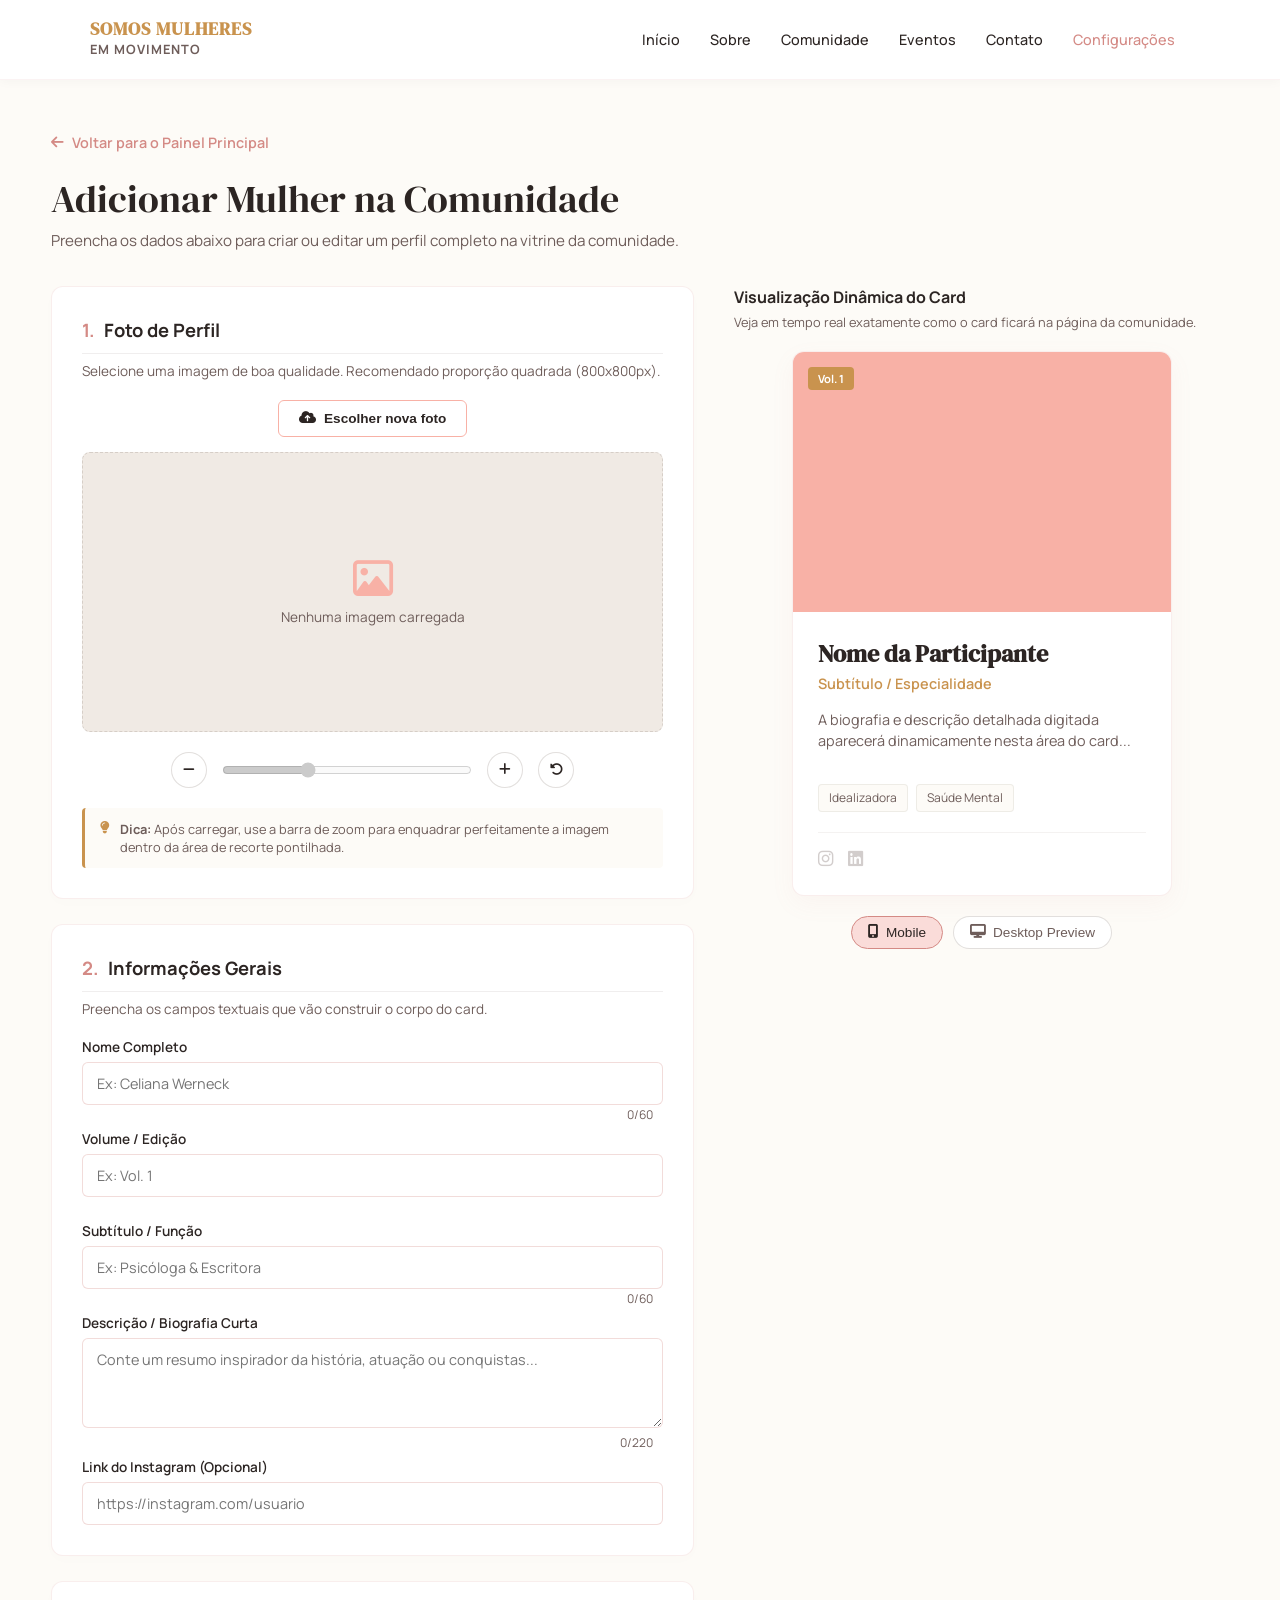
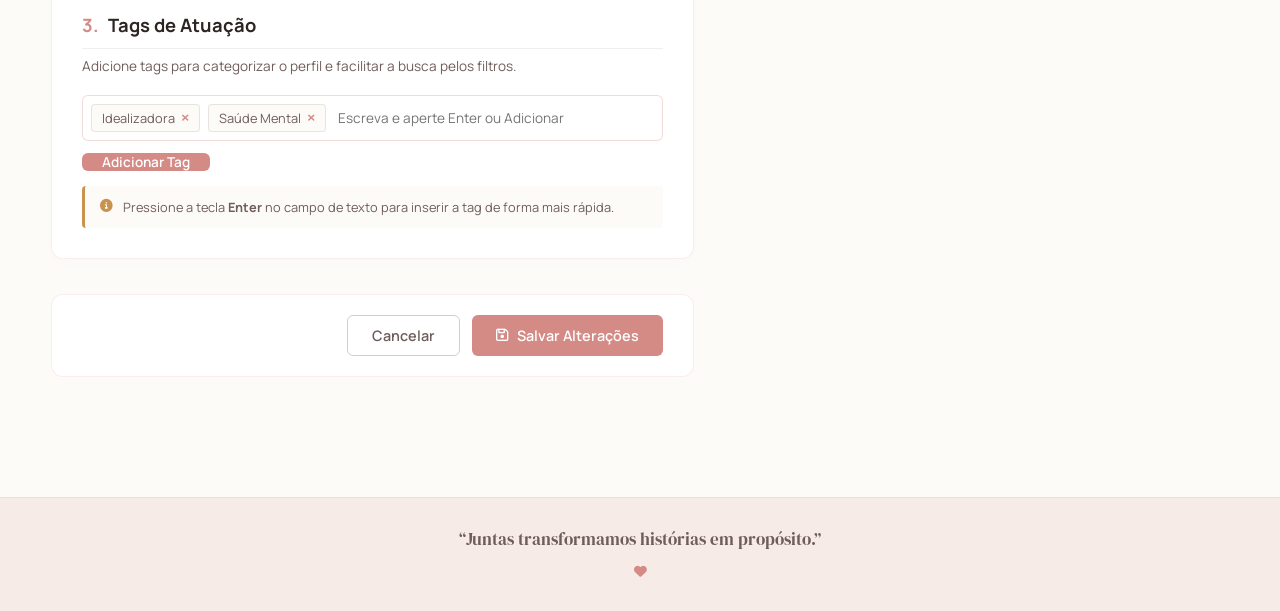
==== addEdt.html @ 9e721e4c "Add files via upload" ====
<!DOCTYPE html>
<html lang="pt-BR">
<head>
  <meta charset="UTF-8">
  <meta name="viewport" content="width=device-width, initial-scale=1.0, maximum-scale=1.0, user-scalable=no, viewport-fit=cover">
  <title>Somos Mulheres em Movimento - Gerenciar Comunidade</title>
  
  <!-- Fontes Uniformes da Comunidade -->
  <link rel="preconnect" href="https://fonts.googleapis.com">
  <link rel="preconnect" href="https://fonts.gstatic.com" crossorigin>
  <link href="https://fonts.googleapis.com/css2?family=DM+Serif+Display&family=Manrope:wght@300;400;500;600;700&display=swap" rel="stylesheet">
    
  <!-- Font Awesome para os ícones -->
  <link rel="stylesheet" href="https://cdnjs.cloudflare.com/ajax/libs/font-awesome/6.4.0/css/all.min.css">

  <style>
    /* ==========================================
       VARIÁVEIS DE CORES E FONTES (IGUAL À COMUNIDADE)
       ========================================== */
    :root {
      --fonte-titulo: 'DM Serif Display', serif;
      --fonte-corpo: 'Manrope', sans-serif;

      --bg-creme: #FDFBF7;
      --branco: #FFFFFF;
      --texto-escuro: #2C2523;
      --texto-suave: #6E5D5A;
      --rosa-suave: #FADCD9;
      --rosa-claro: #F8B1A6;
      --rosa-escuro: #D48A85;
      --dourado: #c9934e;
    }

    * {
      box-sizing: border-box;
      margin: 0;
      padding: 0;
    }

    html, body {
      width: 100%;
      overflow-x: hidden;
    }

    body {
      font-family: var(--fonte-corpo);
      background-color: var(--bg-creme);
      color: var(--texto-escuro);
      min-height: 100vh;
      display: flex;
      flex-direction: column;
      justify-content: space-between;
      position: relative;
    }

    /* ==========================================
       NAVBAR (Exatamente igual ao Index/Comunidade)
       ========================================== */
    .navbar {
        position: fixed; 
        top: 0;
        left: 0;
        width: 100%; 
        display: flex;
        justify-content: space-between;
        align-items: center;
        padding: 20px 7%;
        background-color: var(--branco);
        border-bottom: 1px solid rgba(212, 138, 133, 0.1);
        z-index: 1000; 
        box-shadow: 0 2px 10px rgba(0, 0, 0, 0.03); 
    }

    .logo {
        font-family: var(--fonte-titulo);
        font-size: 1.1rem;
        font-weight: bold;
        color: var(--dourado);
        line-height: 1.1;
        letter-spacing: 1px;
    }
    
    .logo span {
        font-size: 0.8rem;
        font-family: var(--fonte-corpo);
        color: var(--texto-suave);
    }

    .nav-links {
        display: flex;
        align-items: center;
    }

    .nav-links a {
        font-family: var(--fonte-corpo);
        color: var(--texto-escuro);
        margin: 0 15px;
        font-size: 0.9rem;
        font-weight: 500;
        text-decoration: none;
        transition: all 0.3s ease;
    }
    
    .nav-links a:hover, .nav-links a.active { 
        color: var(--rosa-escuro); 
    }

    .menu-toggle, .hamburger, .nav-buttons-mobile {
        display: none;
    }

    /* ==========================================
       CONTEÚDO PRINCIPAL (LAYOUT DO GERENCIADOR)
       ========================================== */
    main {
      max-width: 1300px;
      margin: 110px auto 40px auto;
      padding: 20px 4%;
      width: 100%;
      flex-grow: 1;
    }

    .back-link {
      display: inline-flex;
      align-items: center;
      gap: 8px;
      color: var(--rosa-escuro);
      text-decoration: none;
      font-size: 0.9rem;
      font-weight: 600;
      margin-bottom: 20px;
      transition: color 0.2s;
    }
    .back-link:hover {
      color: var(--dourado);
    }

    .page-title-area {
      margin-bottom: 35px;
    }
    .page-title-area h1 {
      font-family: var(--fonte-titulo);
      font-size: 2.4rem;
      color: var(--texto-escuro);
      font-weight: 400;
      margin-bottom: 5px;
    }
    .page-title-area p {
      color: var(--texto-suave);
      font-size: 0.95rem;
    }

    /* Container de Grid Dois Lados (Formulário + Preview) */
    .manager-layout {
      display: grid;
      grid-template-columns: 1.3fr 1fr;
      gap: 40px;
      align-items: start;
    }

    .form-side {
      display: flex;
      flex-direction: column;
      gap: 25px;
    }

    .setup-card {
      background-color: var(--branco);
      border-radius: 12px;
      border: 1px solid rgba(212, 138, 133, 0.15);
      padding: 30px;
      box-shadow: 0 4px 15px rgba(0,0,0,0.01);
    }

    .setup-card h2 {
      font-size: 1.15rem;
      font-weight: 700;
      color: var(--texto-escuro);
      margin-bottom: 8px;
      border-bottom: 1px solid rgba(110, 93, 90, 0.1);
      padding-bottom: 10px;
    }
    .setup-card h2 span {
      color: var(--rosa-escuro);
      margin-right: 5px;
    }

    .setup-card .card-subtitle {
      font-size: 0.85rem;
      color: var(--texto-suave);
      margin-bottom: 20px;
    }

    /* Componente de Upload de Foto e Zoom */
    .upload-container {
      display: flex;
      flex-direction: column;
      align-items: center;
      gap: 15px;
    }
    .upload-btn-wrapper {
      position: relative;
      overflow: hidden;
      display: inline-block;
    }
    .btn-upload {
      border: 1px solid var(--rosa-claro);
      color: var(--texto-escuro);
      background-color: var(--branco);
      padding: 10px 20px;
      border-radius: 6px;
      font-size: 0.85rem;
      font-weight: 600;
      cursor: pointer;
      display: inline-flex;
      align-items: center;
      gap: 8px;
      transition: all 0.2s;
    }
    .btn-upload:hover {
      background-color: var(--rosa-suave);
      border-color: var(--rosa-escuro);
    }
    .upload-btn-wrapper input[type=file] {
      font-size: 100px;
      position: absolute;
      left: 0;
      top: 0;
      opacity: 0;
      cursor: pointer;
    }

    .crop-box {
      width: 100%;
      height: 280px;
      background-color: #f0eae4;
      border-radius: 8px;
      overflow: hidden;
      display: flex;
      align-items: center;
      justify-content: center;
      position: relative;
      border: 1px dashed rgba(112, 95, 85, 0.2);
    }
    .crop-preview-img {
      max-height: 100%;
      max-width: 100%;
      object-fit: contain;
      transition: transform 0.1s ease;
      transform: scale(1);
    }
    .crop-overlay {
      position: absolute;
      border: 2px dashed var(--branco);
      box-shadow: 0 0 0 9999px rgba(0, 0, 0, 0.4);
      width: 200px;
      height: 200px;
      pointer-events: none;
      display: flex;
      align-items: center;
      justify-content: center;
    }
    .crop-overlay::after {
      content: "↕ ↔";
      color: var(--branco);
      font-size: 1.2rem;
      text-shadow: 0 1px 4px rgba(0,0,0,0.6);
      opacity: 0.7;
    }

    .crop-controls {
      display: flex;
      align-items: center;
      gap: 15px;
      width: 100%;
      justify-content: center;
      margin-top: 5px;
    }
    .btn-circle {
      width: 36px;
      height: 36px;
      border-radius: 50%;
      border: 1px solid rgba(112, 95, 85, 0.2);
      background: var(--branco);
      cursor: pointer;
      display: flex;
      align-items: center;
      justify-content: center;
      color: var(--texto-escuro);
      transition: all 0.2s;
    }
    .btn-circle:hover {
      background-color: var(--bg-creme);
      border-color: var(--rosa-escuro);
      color: var(--rosa-escuro);
    }
    .zoom-slider {
      flex-grow: 1;
      max-width: 250px;
      accent-color: var(--rosa-escuro);
    }

    .tip-box {
      background-color: var(--bg-creme);
      border-left: 3px solid var(--dourado);
      padding: 12px 15px;
      border-radius: 4px;
      font-size: 0.8rem;
      color: var(--texto-suave);
      display: flex;
      gap: 10px;
      align-items: flex-start;
      margin-top: 5px;
      width: 100%;
    }
    .tip-box i {
      color: var(--dourado);
      margin-top: 2px;
    }

    /* Inputs e Campos do Formulário */
    .form-group {
      margin-bottom: 20px;
      position: relative;
    }
    .form-group:last-child {
      margin-bottom: 0;
    }
    .form-group label {
      display: block;
      font-size: 0.85rem;
      font-weight: 600;
      color: var(--texto-escuro);
      margin-bottom: 6px;
    }
    .input-control {
      width: 100%;
      padding: 11px 14px;
      border: 1px solid rgba(212, 138, 133, 0.3);
      border-radius: 6px;
      font-family: var(--fonte-corpo);
      font-size: 0.9rem;
      color: var(--texto-escuro);
      background-color: var(--branco);
      transition: all 0.2s;
    }
    .input-control:focus {
      outline: none;
      border-color: var(--rosa-escuro);
      box-shadow: 0 0 0 3px rgba(212, 138, 133, 0.15);
    }
    .char-count {
      position: absolute;
      right: 10px;
      bottom: -18px;
      font-size: 0.75rem;
      color: var(--texto-suave);
    }
    textarea.input-control {
      resize: vertical;
      min-height: 90px;
    }

    /* Tags Input Area */
    .tags-input-container {
      display: flex;
      flex-wrap: wrap;
      gap: 8px;
      padding: 8px;
      border: 1px solid rgba(212, 138, 133, 0.3);
      border-radius: 6px;
      background-color: var(--branco);
      min-height: 44px;
      align-items: center;
      margin-bottom: 12px;
    }
    .tag-badge {
      display: inline-flex;
      align-items: center;
      gap: 6px;
      background-color: var(--bg-creme);
      color: var(--texto-suave);
      border: 1px solid rgba(112, 95, 85, 0.15);
      padding: 4px 10px;
      border-radius: 4px;
      font-size: 0.8rem;
    }
    .tag-badge button {
      background: none;
      border: none;
      color: var(--rosa-escuro);
      cursor: pointer;
      font-weight: bold;
      font-size: 0.85rem;
      display: flex;
      align-items: center;
    }
    .tag-badge button:hover {
      color: red;
    }
    .tags-input-container input {
      border: none;
      outline: none;
      padding: 4px;
      flex-grow: 1;
      font-family: var(--fonte-corpo);
      font-size: 0.85rem;
      color: var(--texto-escuro);
      min-width: 120px;
    }
    .tag-append-row {
      display: flex;
      gap: 10px;
    }
    .btn-secondary {
      background-color: var(--rosa-escuro);
      color: var(--branco);
      border: none;
      padding: 0 20px;
      border-radius: 6px;
      font-family: var(--fonte-corpo);
      font-size: 0.85rem;
      font-weight: 600;
      cursor: pointer;
      transition: background-color 0.2s;
    }
    .btn-secondary:hover {
      background-color: #be7570;
    }

    /* Botões de Ação do Rodapé do Formulário */
    .action-row {
      display: flex;
      justify-content: space-between;
      align-items: center;
      background-color: var(--branco);
      padding: 20px 30px;
      border-radius: 12px;
      border: 1px solid rgba(212, 138, 133, 0.15);
      margin-top: 10px;
    }
    .left-actions {
      display: flex;
      gap: 12px;
    }
    .btn-action {
      padding: 10px 24px;
      border-radius: 6px;
      font-family: var(--fonte-corpo);
      font-size: 0.9rem;
      font-weight: 600;
      cursor: pointer;
      transition: all 0.2s;
      display: inline-flex;
      align-items: center;
      gap: 8px;
    }
    .btn-save {
      background-color: var(--rosa-escuro);
      color: var(--branco);
      border: none;
    }
    .btn-save:hover {
      background-color: #be7570;
      box-shadow: 0 4px 12px rgba(212, 138, 133, 0.25);
    }
    .btn-cancel {
      background-color: transparent;
      border: 1px solid rgba(112, 95, 85, 0.3);
      color: var(--texto-suave);
    }
    .btn-cancel:hover {
      background-color: var(--bg-creme);
      color: var(--texto-escuro);
    }
    .btn-delete {
      background-color: transparent;
      border: 1px solid #e06666;
      color: #cc0000;
    }
    .btn-delete:hover {
      background-color: #fff3f3;
    }

    /* LADO DO PREVIEW (DESIGN IGUAL AO CARD DA COMUNIDADE) */
    .preview-side {
      position: sticky;
      top: 100px;
    }
    .preview-header {
      font-size: 1rem;
      font-weight: 700;
      color: var(--texto-escuro);
      margin-bottom: 5px;
    }
    .preview-subtitle {
      font-size: 0.8rem;
      color: var(--texto-suave);
      margin-bottom: 20px;
    }

    /* Estrutura Exata do Card da Comunidade */
    .member-card-full {
      display: flex;
      flex-direction: column;
      background-color: var(--branco);
      border-radius: 12px;
      overflow: hidden;
      border: 1px solid rgba(212, 138, 133, 0.15);
      box-shadow: 0 8px 25px rgba(212, 138, 133, 0.06);
      width: 100%;
      max-width: 380px;
      margin: 0 auto;
      text-align: left;
    }

    .member-photo {
      background-color: var(--rosa-claro);
      background-size: cover;
      background-position: center;
      background-repeat: no-repeat;
      width: 100%;
      height: 260px; 
      position: relative;
      flex-shrink: 0;
      transition: background-image 0.2s;
    }

    .edition-badge {
      position: absolute;
      top: 15px;
      left: 15px;
      background-color: var(--dourado);
      color: var(--branco);
      font-size: 0.7rem;
      font-weight: bold;
      padding: 4px 10px;
      border-radius: 4px;
    }

    .member-details {
      padding: 25px;
      display: flex;
      flex-direction: column;
      flex-grow: 1;
      justify-content: space-between;
    }

    .member-meta h3 {
      font-family: var(--fonte-titulo);
      font-size: 1.5rem;
      color: var(--texto-escuro);
      margin-bottom: 4px;
      min-height: 30px;
    }

    .member-title {
      color: var(--dourado);
      font-size: 0.9rem;
      font-weight: 600;
      min-height: 20px;
    }

    .member-bio {
      font-size: 0.9rem;
      color: var(--texto-suave);
      margin: 15px 0;
      line-height: 1.5;
      min-height: 60px;
      word-break: break-word;
    }

    .member-tags {
      display: flex;
      flex-wrap: wrap;
      gap: 8px;
      margin-bottom: 20px;
      min-height: 28px;
    }

    .tag-span {
      background-color: var(--bg-creme);
      color: var(--texto-suave);
      font-size: 0.75rem;
      padding: 4px 10px;
      border-radius: 4px;
      border: 1px solid rgba(112, 95, 85, 0.1);
    }

    .member-socials {
      display: flex;
      align-items: center;
      gap: 15px;
      border-top: 1px solid rgba(112, 95, 85, 0.08);
      padding-top: 15px;
    }

    .member-socials i {
      font-size: 1.1rem;
      color: var(--texto-suave);
    }

    /* Comutadores de Visualização de Dispositivo */
    .view-toggle-row {
      display: flex;
      justify-content: center;
      gap: 10px;
      margin-top: 20px;
    }
    .btn-view-toggle {
      background-color: var(--branco);
      border: 1px solid rgba(112, 95, 85, 0.2);
      padding: 8px 16px;
      border-radius: 20px;
      cursor: pointer;
      font-size: 0.85rem;
      color: var(--texto-suave);
      display: flex;
      align-items: center;
      gap: 8px;
    }
    .btn-view-toggle.active {
      background-color: var(--rosa-suave);
      color: var(--texto-escuro);
      border-color: var(--rosa-escuro);
    }

    /* ==========================================
       FOOTER
       ========================================== */
    footer.footer {
      background-color: #f6ebe6;
      padding: 30px 20px;
      text-align: center;
      border-top: 1px solid rgba(212, 138, 133, 0.15);
      width: 100%;
      margin-top: 60px;
    }

    footer.footer p {
      font-family: var(--fonte-titulo);
      color: var(--texto-suave);
      font-size: 1.05rem;
      margin-bottom: 8px;
    }

    footer.footer .heart-icon {
      color: var(--rosa-escuro);
      font-size: 0.8rem;
    }

    /* ==========================================
       RESPONSIVIDADE
       ========================================== */
    @media (max-width: 1024px) {
        .navbar { padding: 20px 4%; }
        .nav-links a { margin: 0 8px; font-size: 0.85rem; }
        .manager-layout { grid-template-columns: 1.1fr 1fr; gap: 25px; }
    }

    @media (max-width: 880px) {
      .manager-layout { grid-template-columns: 1fr; }
      .preview-side { position: static; margin-top: 20px; }
      .member-card-full { max-width: 100%; }
    }

    @media (max-width: 768px) {
        .hamburger {
            display: flex;
            flex-direction: column;
            justify-content: space-between;
            width: 24px;
            height: 18px;
            cursor: pointer;
            z-index: 1001;
        }
        
        .hamburger span {
            display: block;
            height: 2px;
            width: 100%;
            background-color: var(--texto-escuro);
            transition: all 0.3s ease;
        }

        .nav-links {
            position: fixed;
            top: 0;
            right: -100%;
            width: 70%;
            height: 100vh;
            background-color: var(--branco);
            box-shadow: -5px 0 15px rgba(0,0,0,0.05);
            display: flex;
            flex-direction: column;
            align-items: center;
            justify-content: center;
            gap: 20px;
            transition: right 0.3s ease;
            z-index: 1000;
        }
        
        .nav-links a { 
            font-size: 1.1rem; 
            margin: 10px 0;
        }

        .menu-toggle:checked ~ .nav-links { right: 0; }
        .menu-toggle:checked ~ .hamburger span:nth-child(1) { transform: translateY(8px) rotate(45deg); }
        .menu-toggle:checked ~ .hamburger span:nth-child(2) { opacity: 0; }
        .menu-toggle:checked ~ .hamburger span:nth-child(3) { transform: translateY(-8px) rotate(-45deg); }

        .page-title-area h1 { font-size: 1.9rem; }
        .action-row { flex-direction: column; gap: 15px; width: 100%; }
        .left-actions { width: 100%; justify-content: space-between; }
        .btn-delete { width: 100%; justify-content: center; }
    }
  </style>
</head>
<body>

  <!-- NAVBAR RESPONSIVA (Unforme com o da Comunidade) -->
  <header class="navbar">
      <div class="logo">SOMOS MULHERES<br><span>EM MOVIMENTO</span></div>
      
      <input type="checkbox" id="menu-toggle" class="menu-toggle">
      <label for="menu-toggle" class="hamburger">
          <span></span>
          <span></span>
          <span></span>
      </label>

      <nav class="nav-links">
          <a href="index.html">Início</a>
          <a href="sobre.html">Sobre</a>
          <a href="comunidade.html">Comunidade</a>
          <a href="eventos.html">Eventos</a>
          <a href="contatos.html">Contato</a>
          <a href="configuracoes.html" class="active">Configurações</a>
          <div class="nav-buttons-mobile"></div>
      </nav>
  </header>

  <!-- Painel de Gerenciamento -->
  <main>
    <a href="configuracoes.html" class="back-link">
      <i class="fa-solid fa-arrow-left"></i> Voltar para o Painel Principal
    </a>

    <div class="page-title-area">
      <h1 id="page-main-title">Adicionar Mulher da Comunidade</h1>
      <p>Preencha os dados abaixo para criar ou editar um perfil completo na vitrine da comunidade.</p>
    </div>

    <div class="manager-layout">
      
      <!-- Formulário de Configuração (Lado Esquerdo) -->
      <div class="form-side">
        
        <!-- Bloco 1: Upload e Ajuste de Imagem -->
        <div class="setup-card">
          <h2><span>1.</span> Foto de Perfil</h2>
          <p class="card-subtitle">Selecione uma imagem de boa qualidade. Recomendado proporção quadrada (800x800px).</p>
          
          <div class="upload-container">
            <div class="upload-btn-wrapper">
              <button class="btn-upload"><i class="fa-solid fa-cloud-arrow-up"></i> Escolher nova foto</button>
              <input type="file" id="image-uploader" accept="image/*" onchange="previewImage(event)">
            </div>

            <div class="crop-box">
              <img id="crop-preview" class="crop-preview-img" src="" style="display: none;">
              <div id="crop-box-placeholder" style="color: var(--texto-suave); font-size: 0.85rem; text-align: center; padding: 20px;">
                <i class="fa-regular fa-image" style="font-size: 2.5rem; color: var(--rosa-claro); margin-bottom: 10px; display: block;"></i>
                Nenhuma imagem carregada
              </div>
              <div id="crop-window" class="crop-overlay" style="display: none;"></div>
            </div>

            <div class="crop-controls">
              <button class="btn-circle" onclick="adjustZoom(-0.1)"><i class="fa-solid fa-minus"></i></button>
              <input type="range" id="zoom-range" class="zoom-slider" min="0.5" max="2" step="0.05" value="1" oninput="updateZoom(this.value)" disabled>
              <button class="btn-circle" onclick="adjustZoom(0.1)"><i class="fa-solid fa-plus"></i></button>
              <button class="btn-circle" onclick="resetImage()"><i class="fa-solid fa-rotate-left"></i></button>
            </div>

            <div class="tip-box">
              <i class="fa-solid fa-lightbulb"></i>
              <div><strong>Dica:</strong> Após carregar, use a barra de zoom para enquadrar perfeitamente a imagem dentro da área de recorte pontilhada.</div>
            </div>
          </div>
        </div>

        <!-- Bloco 2: Informações do Perfil -->
        <div class="setup-card">
          <h2><span>2.</span> Informações Gerais</h2>
          <p class="card-subtitle">Preencha os campos textuais que vão construir o corpo do card.</p>
          
          <div class="form-group">
            <label for="input-name">Nome Completo</label>
            <input type="text" id="input-name" class="input-control" placeholder="Ex: Celiana Werneck" maxlength="60" oninput="syncFields()">
            <span class="char-count"><span id="count-name">0</span>/60</span>
          </div>

          <div class="form-group" style="margin-top: 25px;">
            <label for="input-volume">Volume / Edição</label>
            <input type="text" id="input-volume" class="input-control" placeholder="Ex: Vol. 1" oninput="syncFields()">
          </div>

          <div class="form-group" style="margin-top: 25px;">
            <label for="input-title">Subtítulo / Função</label>
            <input type="text" id="input-title" class="input-control" placeholder="Ex: Psicóloga & Escritora" maxlength="60" oninput="syncFields()">
            <span class="char-count"><span id="count-title">0</span>/60</span>
          </div>

          <div class="form-group" style="margin-top: 25px;">
            <label for="input-bio">Descrição / Biografia Curta</label>
            <textarea id="input-bio" class="input-control" placeholder="Conte um resumo inspirador da história, atuação ou conquistas..." maxlength="220" oninput="syncFields()"></textarea>
            <span class="char-count"><span id="count-bio">0</span>/220</span>
          </div>

          <div class="form-group" style="margin-top: 25px;">
            <label for="input-instagram">Link do Instagram (Opcional)</label>
            <input type="url" id="input-instagram" class="input-control" placeholder="https://instagram.com/usuario" oninput="syncFields()">
          </div>
        </div>

        <!-- Bloco 3: Tags / Palavras-chave -->
        <div class="setup-card">
          <h2><span>3.</span> Tags de Atuação</h2>
          <p class="card-subtitle">Adicione tags para categorizar o perfil e facilitar a busca pelos filtros.</p>
          
          <div id="tags-container" class="tags-input-container">
            <!-- As badges de tags vão renderizar aqui -->
            <input type="text" id="tag-field" placeholder="Escreva e aperte Enter ou Adicionar" onkeypress="handleTagKey(event)">
          </div>
          
          <div class="tag-append-row">
            <button class="btn-secondary" onclick="addTagFromField()">Adicionar Tag</button>
          </div>
          
          <div class="tip-box" style="margin-top: 15px;">
            <i class="fa-solid fa-circle-info"></i>
            <div>Pressione a tecla <strong>Enter</strong> no campo de texto para inserir a tag de forma mais rápida.</div>
          </div>
        </div>

        <!-- Barra de Ações Inferior -->
        <div class="action-row">
          <button id="btn-delete-action" class="btn-action btn-delete" onclick="handleDelete()" style="display: none;">
            <i class="fa-regular fa-trash-can"></i> Excluir Perfil
          </button>
          <div style="flex-grow: 1;" id="spacer"></div>
          <div class="left-actions">
            <button class="btn-action btn-cancel" onclick="handleCancel()">Cancelar</button>
            <button class="btn-action btn-save" onclick="handleSave()"><i class="fa-regular fa-floppy-disk"></i> Salvar Alterações</button>
          </div>
        </div>

      </div>

      <!-- Preview em Tempo Real (Lado Direito) -->
      <div class="preview-side">
        <h2 class="preview-header">Visualização Dinâmica do Card</h2>
        <p class="preview-subtitle">Veja em tempo real exatamente como o card ficará na página da comunidade.</p>
        
        <!-- O Card da Comunidade -->
        <div class="member-card-full" id="live-card">
          <div class="member-photo" id="preview-card-photo" style="background-image: url('');">
            <span class="edition-badge" id="preview-card-volume">Vol. 1</span>
          </div>
          <div class="member-details">
            <div class="member-meta">
              <h3 id="preview-card-name">Nome da Participante</h3>
              <p class="member-title" id="preview-card-title">Subtítulo / Especialidade</p>
            </div>
            <p class="member-bio" id="preview-card-bio">A biografia e descrição detalhada digitada aparecerá dinamicamente nesta área do card, refletindo os textos configurados ao lado.</p>
            
            <div class="member-tags" id="preview-card-tags">
              <span class="tag-span">Exemplo Tag</span>
            </div>
            
            <div class="member-socials">
              <a href="#" id="preview-card-ig" target="_blank" title="Instagram"><i class="fa-brands fa-instagram"></i></a>
              <a href="#" title="LinkedIn" style="opacity: 0.3; pointer-events: none;"><i class="fa-brands fa-linkedin"></i></a>
            </div>
          </div>
        </div>

        <div class="view-toggle-row">
          <button class="btn-view-toggle active"><i class="fa-solid fa-mobile-screen-button"></i> Mobile</button>
          <button class="btn-view-toggle"><i class="fa-solid fa-desktop"></i> Desktop Preview</button>
        </div>
      </div>

    </div>
  </main>

  <!-- Rodapé Uniforme -->
  <footer class="footer">
    <p>“Juntas transformamos histórias em propósito.”</p>
    <i class="fa-solid fa-heart heart-icon"></i>
  </footer>

  <!-- SCRIPT DE INTERAÇÃO E MAPEAMENTO DO FIREBASE -->
  <script>
    // Estado local para gerenciar dados antes de salvar no banco
    let profileData = {
      id: null, // se preenchido indica MODO EDIÇÃO
      name: "",
      volume: "Vol. 1",
      title: "",
      bio: "",
      instagram: "",
      photoBase64: "",
      zoom: 1.0,
      tags: ["Idealizadora", "Saúde Mental"]
    };

    // Executa ao inicializar a página para checar parâmetros de edição
    window.addEventListener('DOMContentLoaded', () => {
      // Simulando detecção de parâmetro ID na URL (Ex: ?edit=ID_DO_FIREBASE)
      const urlParams = new URLSearchParams(window.location.search);
      const editId = urlParams.get('edit');
      
      if(editId) {
        setupEditMode(editId);
      } else {
        setupCreateMode();
      }
      
      renderTags();
      updateLiveCard();
    });

    // Configura layout para Novo Card do zero
    function setupCreateMode() {
      document.title = "Somos Mulheres em Movimento - Adicionar Integrante";
      document.getElementById('page-main-title').innerText = "Adicionar Mulher na Comunidade";
      document.getElementById('btn-delete-action').style.display = 'none';
      
      // Dados padrão para placeholder visual bonito no início
      profileData.name = "";
      profileData.title = "";
      profileData.bio = "";
      profileData.volume = "Vol. 1";
    }

    // Configura layout para Edição de Integrante Existente
    function setupEditMode(id) {
      document.title = "Somos Mulheres em Movimento - Editar Integrante";
      document.getElementById('page-main-title').innerText = "Editar Mulher da Comunidade";
      document.getElementById('btn-delete-action').style.display = 'inline-flex';
      
      // Carrega dados fictícios estruturados idênticos ao Firebase para demonstração estrutural
      profileData.id = id;
      profileData.name = "Celiana Werneck";
      profileData.volume = "Vol. 1";
      profileData.title = "Psicóloga & Escritora";
      profileData.bio = "Idealizadora e diretora do movimento, ajuda mulheres a ressignificarem suas dores em força através da escrita terapêutica.";
      profileData.instagram = "https://www.instagram.com/celiana_werneck";
      profileData.tags = ["Idealizadora", "Saúde Mental"];
      
      // Preenche os Inputs
      document.getElementById('input-name').value = profileData.name;
      document.getElementById('input-volume').value = profileData.volume;
      document.getElementById('input-title').value = profileData.title;
      document.getElementById('input-bio').value = profileData.bio;
      document.getElementById('input-instagram').value = profileData.instagram;
      
      // Atualiza contadores
      document.getElementById('count-name').innerText = profileData.name.length;
      document.getElementById('count-title').innerText = profileData.title.length;
      document.getElementById('count-bio').innerText = profileData.bio.length;
    }

    // Sincroniza campos do formulário para o estado local e preview
    function syncFields() {
      profileData.name = document.getElementById('input-name').value;
      profileData.volume = document.getElementById('input-volume').value || "Vol. 1";
      profileData.title = document.getElementById('input-title').value;
      profileData.bio = document.getElementById('input-bio').value;
      profileData.instagram = document.getElementById('input-instagram').value;

      // Atualiza contadores de caracteres
      document.getElementById('count-name').innerText = profileData.name.length;
      document.getElementById('count-title').innerText = profileData.title.length;
      document.getElementById('count-bio').innerText = profileData.bio.length;

      updateLiveCard();
    }

    // Renderiza e gerencia a lista de Tags
    function renderTags() {
      const container = document.getElementById('tags-container');
      const inputField = document.getElementById('tag-field');
      
      // Remove badges antigas
      const elements = container.getElementsByClassName('tag-badge');
      while(elements.length > 0) {
        elements[0].parentNode.removeChild(elements[0]);
      }

      // Adiciona as badges atualizadas antes do campo de input
      profileData.tags.forEach((tag, index) => {
        const badge = document.createElement('span');
        badge.className = 'tag-badge';
        badge.innerHTML = `${tag} <button type="button" onclick="removeTag(${index})">&times;</button>`;
        container.insertBefore(badge, inputField);
      });

      // Sincroniza também as tags no card de preview
      const previewTagsContainer = document.getElementById('preview-card-tags');
      previewTagsContainer.innerHTML = "";
      
      if(profileData.tags.length === 0) {
        previewTagsContainer.innerHTML = '<span class="tag-span" style="opacity:0.5;">Sem tags</span>';
      } else {
        profileData.tags.forEach(tag => {
          const span = document.createElement('span');
          span.className = 'tag-span';
          span.innerText = tag;
          previewTagsContainer.appendChild(span);
        });
      }
    }

    function handleTagKey(e) {
      if(e.key === 'Enter') {
        e.preventDefault();
        addTagFromField();
      }
    }

    function addTagFromField() {
      const inputField = document.getElementById('tag-field');
      const value = inputField.value.trim();
      if(value && !profileData.tags.includes(value)) {
        profileData.tags.push(value);
        inputField.value = "";
        renderTags();
      }
    }

    function removeTag(index) {
      profileData.tags.splice(index, 1);
      renderTags();
    }

    // Gerenciamento e Manipulação de Imagem (Zoom/Crop)
    function previewImage(event) {
      const file = event.target.files[0];
      if (file) {
        const reader = new FileReader();
        reader.onload = function(e) {
          const cropPreview = document.getElementById('crop-preview');
          const placeholder = document.getElementById('crop-box-placeholder');
          const cropWindow = document.getElementById('crop-window');
          const zoomRange = document.getElementById('zoom-range');

          cropPreview.src = e.target.result;
          cropPreview.style.display = 'block';
          placeholder.style.display = 'none';
          cropWindow.style.display = 'flex';
          zoomRange.disabled = false;

          profileData.photoBase64 = e.target.result;
          profileData.zoom = 1.0;
          zoomRange.value = 1.0;
          
          updateLiveCard();
        };
        reader.readAsDataURL(file);
      }
    }

    function updateZoom(value) {
      profileData.zoom = parseFloat(value);
      const img = document.getElementById('crop-preview');
      if(img) {
        img.style.transform = `scale(${profileData.zoom})`;
      }
    }

    function adjustZoom(amount) {
      const slider = document.getElementById('zoom-range');
      if(!slider.disabled) {
        let newVal = parseFloat(slider.value) + amount;
        if(newVal < 0.5) newVal = 0.5;
        if(newVal > 2) newVal = 2;
        slider.value = newVal;
        updateZoom(newVal);
      }
    }

    function resetImage() {
      const uploader = document.getElementById('image-uploader');
      const cropPreview = document.getElementById('crop-preview');
      const placeholder = document.getElementById('crop-box-placeholder');
      const cropWindow = document.getElementById('crop-window');
      const zoomRange = document.getElementById('zoom-range');

      uploader.value = "";
      cropPreview.src = "";
      cropPreview.style.display = 'none';
      placeholder.style.display = 'block';
      cropWindow.style.display = 'none';
      zoomRange.value = 1.0;
      zoomRange.disabled = true;

      profileData.photoBase64 = "";
      updateLiveCard();
    }

    // Atualiza o card de preview visual do lado direito
    function updateLiveCard() {
      document.getElementById('preview-card-name').innerText = profileData.name || "Nome da Participante";
      document.getElementById('preview-card-title').innerText = profileData.title || "Subtítulo / Especialidade";
      document.getElementById('preview-card-bio').innerText = profileData.bio || "A biografia e descrição detalhada digitada aparecerá dinamicamente nesta área do card...";
      document.getElementById('preview-card-volume').innerText = profileData.volume;

      const photoDiv = document.getElementById('preview-card-photo');
      if(profileData.photoBase64) {
        photoDiv.style.backgroundImage = `url('${profileData.photoBase64}')`;
      } else {
        photoDiv.style.backgroundImage = 'none';
      }

      const igLink = document.getElementById('preview-card-ig');
      if(profileData.instagram) {
        igLink.href = profileData.instagram;
        igLink.style.opacity = "1";
        igLink.style.pointerEvents = "auto";
      } else {
        igLink.href = "#";
        igLink.style.opacity = "0.3";
        igLink.style.pointerEvents = "none";
      }
    }

    // Ações Finais Prontas para Acoplamento com Firebase
    function handleSave() {
      if(!profileData.name.trim()) {
        alert("Por favor, preencha pelo menos o Nome Completo da participante.");
        return;
      }

      // MAPEAMENTO PRONTO PARA O FIREBASE
      console.log("=== OBJETO PRONTO PARA SALVAR NO FIREBASE ===");
      console.log({
        id: profileData.id, // null se for novo, string se for edit
        nome: profileData.name,
        volume: profileData.volume,
        subtitulo: profileData.title,
        descricao: profileData.bio,
        instagram: profileData.instagram,
        tags: profileData.tags,
        imagemBase64OrUrl: profileData.photoBase64 ? "[String Base64 da Imagem]" : "placeholder.jpg",
        configuracoesRecorte: {
          zoom: profileData.zoom
        },
        atualizadoEm: new Date().toISOString()
      });

      alert(`Dados mapeados com sucesso! Prontos para gravação no Firestore.\n\nModo: ${profileData.id ? 'Edição (Update)' : 'Criação (Add)'}\nNome: ${profileData.name}`);
      
      // Redireciona de volta para a lista ou comunidade
      window.location.href = "comunidade.html";
    }

    function handleDelete() {
      if(confirm(`Tem certeza absoluta que deseja remover ${profileData.name} da comunidade? Esta ação não pode ser desfeita.`)) {
        console.log(`Comando Firebase: db.collection('comunidade').doc('${profileData.id}').delete()`);
        alert("Comando de exclusão mapeado para o Firebase!");
        window.location.href = "comunidade.html";
      }
    }

    function handleCancel() {
      if(confirm("Deseja mesmo cancelar? As alterações não salvas serão perdidas.")) {
        window.location.href = "configuracoes.html";
      }
    }
  </script>
</body>
</html>
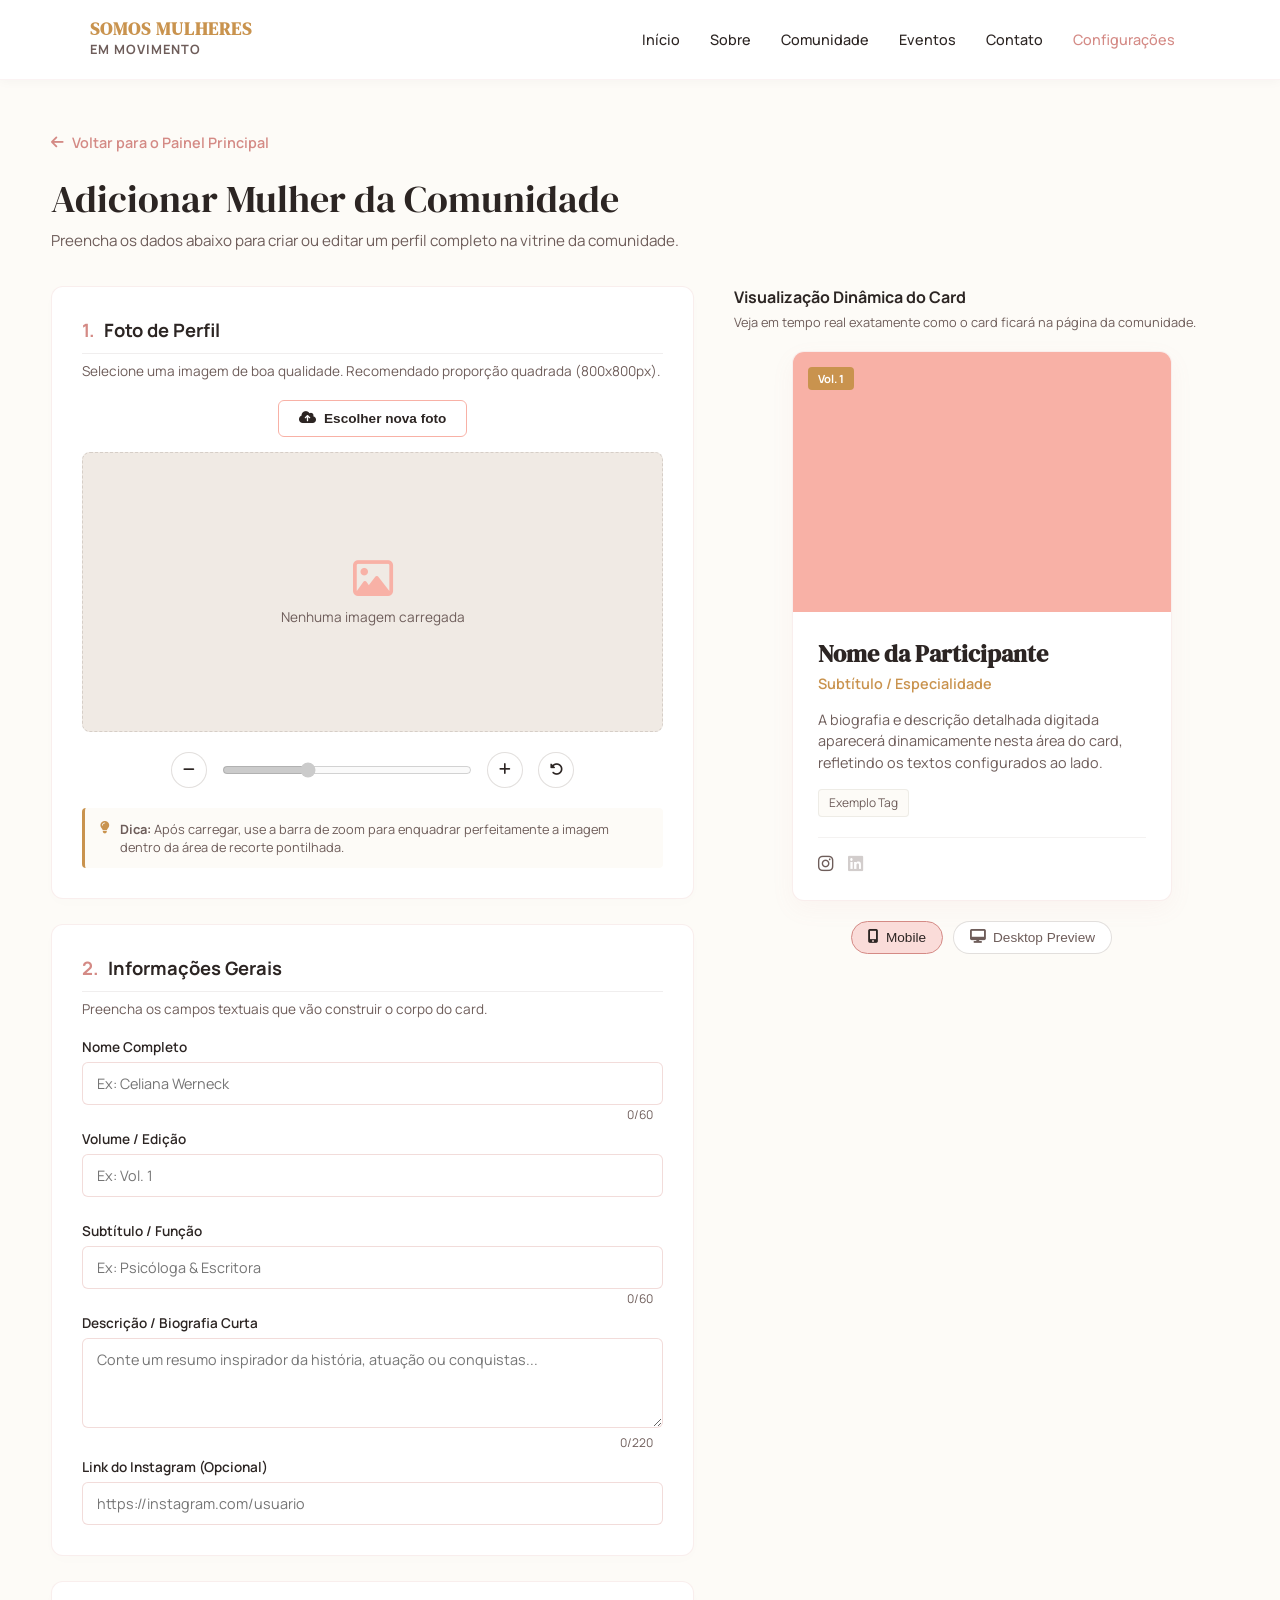
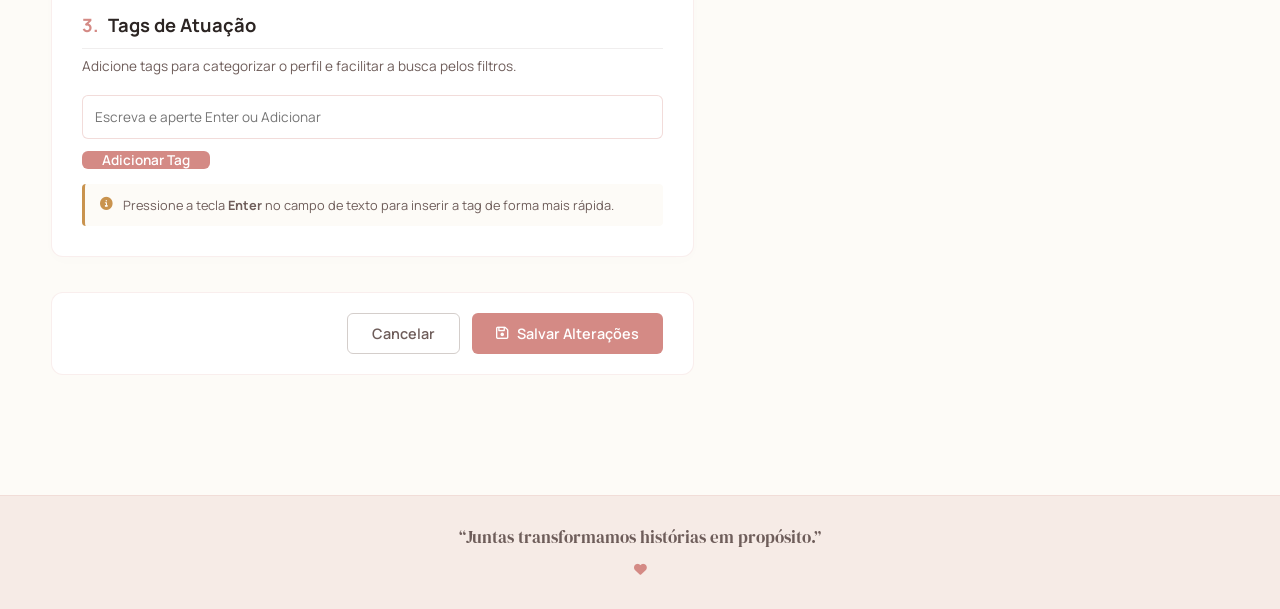
==== commit 42d59a0c: "Add files via upload" ====
--- a/addEdt.html
+++ b/addEdt.html
@@ -902,285 +902,7 @@
     <i class="fa-solid fa-heart heart-icon"></i>
   </footer>
 
-  <!-- SCRIPT DE INTERAÇÃO E MAPEAMENTO DO FIREBASE -->
-  <script>
-    // Estado local para gerenciar dados antes de salvar no banco
-    let profileData = {
-      id: null, // se preenchido indica MODO EDIÇÃO
-      name: "",
-      volume: "Vol. 1",
-      title: "",
-      bio: "",
-      instagram: "",
-      photoBase64: "",
-      zoom: 1.0,
-      tags: ["Idealizadora", "Saúde Mental"]
-    };
-
-    // Executa ao inicializar a página para checar parâmetros de edição
-    window.addEventListener('DOMContentLoaded', () => {
-      // Simulando detecção de parâmetro ID na URL (Ex: ?edit=ID_DO_FIREBASE)
-      const urlParams = new URLSearchParams(window.location.search);
-      const editId = urlParams.get('edit');
-      
-      if(editId) {
-        setupEditMode(editId);
-      } else {
-        setupCreateMode();
-      }
-      
-      renderTags();
-      updateLiveCard();
-    });
-
-    // Configura layout para Novo Card do zero
-    function setupCreateMode() {
-      document.title = "Somos Mulheres em Movimento - Adicionar Integrante";
-      document.getElementById('page-main-title').innerText = "Adicionar Mulher na Comunidade";
-      document.getElementById('btn-delete-action').style.display = 'none';
-      
-      // Dados padrão para placeholder visual bonito no início
-      profileData.name = "";
-      profileData.title = "";
-      profileData.bio = "";
-      profileData.volume = "Vol. 1";
-    }
-
-    // Configura layout para Edição de Integrante Existente
-    function setupEditMode(id) {
-      document.title = "Somos Mulheres em Movimento - Editar Integrante";
-      document.getElementById('page-main-title').innerText = "Editar Mulher da Comunidade";
-      document.getElementById('btn-delete-action').style.display = 'inline-flex';
-      
-      // Carrega dados fictícios estruturados idênticos ao Firebase para demonstração estrutural
-      profileData.id = id;
-      profileData.name = "Celiana Werneck";
-      profileData.volume = "Vol. 1";
-      profileData.title = "Psicóloga & Escritora";
-      profileData.bio = "Idealizadora e diretora do movimento, ajuda mulheres a ressignificarem suas dores em força através da escrita terapêutica.";
-      profileData.instagram = "https://www.instagram.com/celiana_werneck";
-      profileData.tags = ["Idealizadora", "Saúde Mental"];
-      
-      // Preenche os Inputs
-      document.getElementById('input-name').value = profileData.name;
-      document.getElementById('input-volume').value = profileData.volume;
-      document.getElementById('input-title').value = profileData.title;
-      document.getElementById('input-bio').value = profileData.bio;
-      document.getElementById('input-instagram').value = profileData.instagram;
-      
-      // Atualiza contadores
-      document.getElementById('count-name').innerText = profileData.name.length;
-      document.getElementById('count-title').innerText = profileData.title.length;
-      document.getElementById('count-bio').innerText = profileData.bio.length;
-    }
-
-    // Sincroniza campos do formulário para o estado local e preview
-    function syncFields() {
-      profileData.name = document.getElementById('input-name').value;
-      profileData.volume = document.getElementById('input-volume').value || "Vol. 1";
-      profileData.title = document.getElementById('input-title').value;
-      profileData.bio = document.getElementById('input-bio').value;
-      profileData.instagram = document.getElementById('input-instagram').value;
-
-      // Atualiza contadores de caracteres
-      document.getElementById('count-name').innerText = profileData.name.length;
-      document.getElementById('count-title').innerText = profileData.title.length;
-      document.getElementById('count-bio').innerText = profileData.bio.length;
-
-      updateLiveCard();
-    }
-
-    // Renderiza e gerencia a lista de Tags
-    function renderTags() {
-      const container = document.getElementById('tags-container');
-      const inputField = document.getElementById('tag-field');
-      
-      // Remove badges antigas
-      const elements = container.getElementsByClassName('tag-badge');
-      while(elements.length > 0) {
-        elements[0].parentNode.removeChild(elements[0]);
-      }
-
-      // Adiciona as badges atualizadas antes do campo de input
-      profileData.tags.forEach((tag, index) => {
-        const badge = document.createElement('span');
-        badge.className = 'tag-badge';
-        badge.innerHTML = `${tag} <button type="button" onclick="removeTag(${index})">&times;</button>`;
-        container.insertBefore(badge, inputField);
-      });
-
-      // Sincroniza também as tags no card de preview
-      const previewTagsContainer = document.getElementById('preview-card-tags');
-      previewTagsContainer.innerHTML = "";
-      
-      if(profileData.tags.length === 0) {
-        previewTagsContainer.innerHTML = '<span class="tag-span" style="opacity:0.5;">Sem tags</span>';
-      } else {
-        profileData.tags.forEach(tag => {
-          const span = document.createElement('span');
-          span.className = 'tag-span';
-          span.innerText = tag;
-          previewTagsContainer.appendChild(span);
-        });
-      }
-    }
-
-    function handleTagKey(e) {
-      if(e.key === 'Enter') {
-        e.preventDefault();
-        addTagFromField();
-      }
-    }
-
-    function addTagFromField() {
-      const inputField = document.getElementById('tag-field');
-      const value = inputField.value.trim();
-      if(value && !profileData.tags.includes(value)) {
-        profileData.tags.push(value);
-        inputField.value = "";
-        renderTags();
-      }
-    }
-
-    function removeTag(index) {
-      profileData.tags.splice(index, 1);
-      renderTags();
-    }
-
-    // Gerenciamento e Manipulação de Imagem (Zoom/Crop)
-    function previewImage(event) {
-      const file = event.target.files[0];
-      if (file) {
-        const reader = new FileReader();
-        reader.onload = function(e) {
-          const cropPreview = document.getElementById('crop-preview');
-          const placeholder = document.getElementById('crop-box-placeholder');
-          const cropWindow = document.getElementById('crop-window');
-          const zoomRange = document.getElementById('zoom-range');
-
-          cropPreview.src = e.target.result;
-          cropPreview.style.display = 'block';
-          placeholder.style.display = 'none';
-          cropWindow.style.display = 'flex';
-          zoomRange.disabled = false;
-
-          profileData.photoBase64 = e.target.result;
-          profileData.zoom = 1.0;
-          zoomRange.value = 1.0;
-          
-          updateLiveCard();
-        };
-        reader.readAsDataURL(file);
-      }
-    }
-
-    function updateZoom(value) {
-      profileData.zoom = parseFloat(value);
-      const img = document.getElementById('crop-preview');
-      if(img) {
-        img.style.transform = `scale(${profileData.zoom})`;
-      }
-    }
-
-    function adjustZoom(amount) {
-      const slider = document.getElementById('zoom-range');
-      if(!slider.disabled) {
-        let newVal = parseFloat(slider.value) + amount;
-        if(newVal < 0.5) newVal = 0.5;
-        if(newVal > 2) newVal = 2;
-        slider.value = newVal;
-        updateZoom(newVal);
-      }
-    }
-
-    function resetImage() {
-      const uploader = document.getElementById('image-uploader');
-      const cropPreview = document.getElementById('crop-preview');
-      const placeholder = document.getElementById('crop-box-placeholder');
-      const cropWindow = document.getElementById('crop-window');
-      const zoomRange = document.getElementById('zoom-range');
-
-      uploader.value = "";
-      cropPreview.src = "";
-      cropPreview.style.display = 'none';
-      placeholder.style.display = 'block';
-      cropWindow.style.display = 'none';
-      zoomRange.value = 1.0;
-      zoomRange.disabled = true;
-
-      profileData.photoBase64 = "";
-      updateLiveCard();
-    }
-
-    // Atualiza o card de preview visual do lado direito
-    function updateLiveCard() {
-      document.getElementById('preview-card-name').innerText = profileData.name || "Nome da Participante";
-      document.getElementById('preview-card-title').innerText = profileData.title || "Subtítulo / Especialidade";
-      document.getElementById('preview-card-bio').innerText = profileData.bio || "A biografia e descrição detalhada digitada aparecerá dinamicamente nesta área do card...";
-      document.getElementById('preview-card-volume').innerText = profileData.volume;
-
-      const photoDiv = document.getElementById('preview-card-photo');
-      if(profileData.photoBase64) {
-        photoDiv.style.backgroundImage = `url('${profileData.photoBase64}')`;
-      } else {
-        photoDiv.style.backgroundImage = 'none';
-      }
-
-      const igLink = document.getElementById('preview-card-ig');
-      if(profileData.instagram) {
-        igLink.href = profileData.instagram;
-        igLink.style.opacity = "1";
-        igLink.style.pointerEvents = "auto";
-      } else {
-        igLink.href = "#";
-        igLink.style.opacity = "0.3";
-        igLink.style.pointerEvents = "none";
-      }
-    }
-
-    // Ações Finais Prontas para Acoplamento com Firebase
-    function handleSave() {
-      if(!profileData.name.trim()) {
-        alert("Por favor, preencha pelo menos o Nome Completo da participante.");
-        return;
-      }
-
-      // MAPEAMENTO PRONTO PARA O FIREBASE
-      console.log("=== OBJETO PRONTO PARA SALVAR NO FIREBASE ===");
-      console.log({
-        id: profileData.id, // null se for novo, string se for edit
-        nome: profileData.name,
-        volume: profileData.volume,
-        subtitulo: profileData.title,
-        descricao: profileData.bio,
-        instagram: profileData.instagram,
-        tags: profileData.tags,
-        imagemBase64OrUrl: profileData.photoBase64 ? "[String Base64 da Imagem]" : "placeholder.jpg",
-        configuracoesRecorte: {
-          zoom: profileData.zoom
-        },
-        atualizadoEm: new Date().toISOString()
-      });
-
-      alert(`Dados mapeados com sucesso! Prontos para gravação no Firestore.\n\nModo: ${profileData.id ? 'Edição (Update)' : 'Criação (Add)'}\nNome: ${profileData.name}`);
-      
-      // Redireciona de volta para a lista ou comunidade
-      window.location.href = "comunidade.html";
-    }
-
-    function handleDelete() {
-      if(confirm(`Tem certeza absoluta que deseja remover ${profileData.name} da comunidade? Esta ação não pode ser desfeita.`)) {
-        console.log(`Comando Firebase: db.collection('comunidade').doc('${profileData.id}').delete()`);
-        alert("Comando de exclusão mapeado para o Firebase!");
-        window.location.href = "comunidade.html";
-      }
-    }
-
-    function handleCancel() {
-      if(confirm("Deseja mesmo cancelar? As alterações não salvas serão perdidas.")) {
-        window.location.href = "configuracoes.html";
-      }
-    }
-  </script>
+<script type="module" src="addEdt.js"></script>
+
 </body>
 </html>
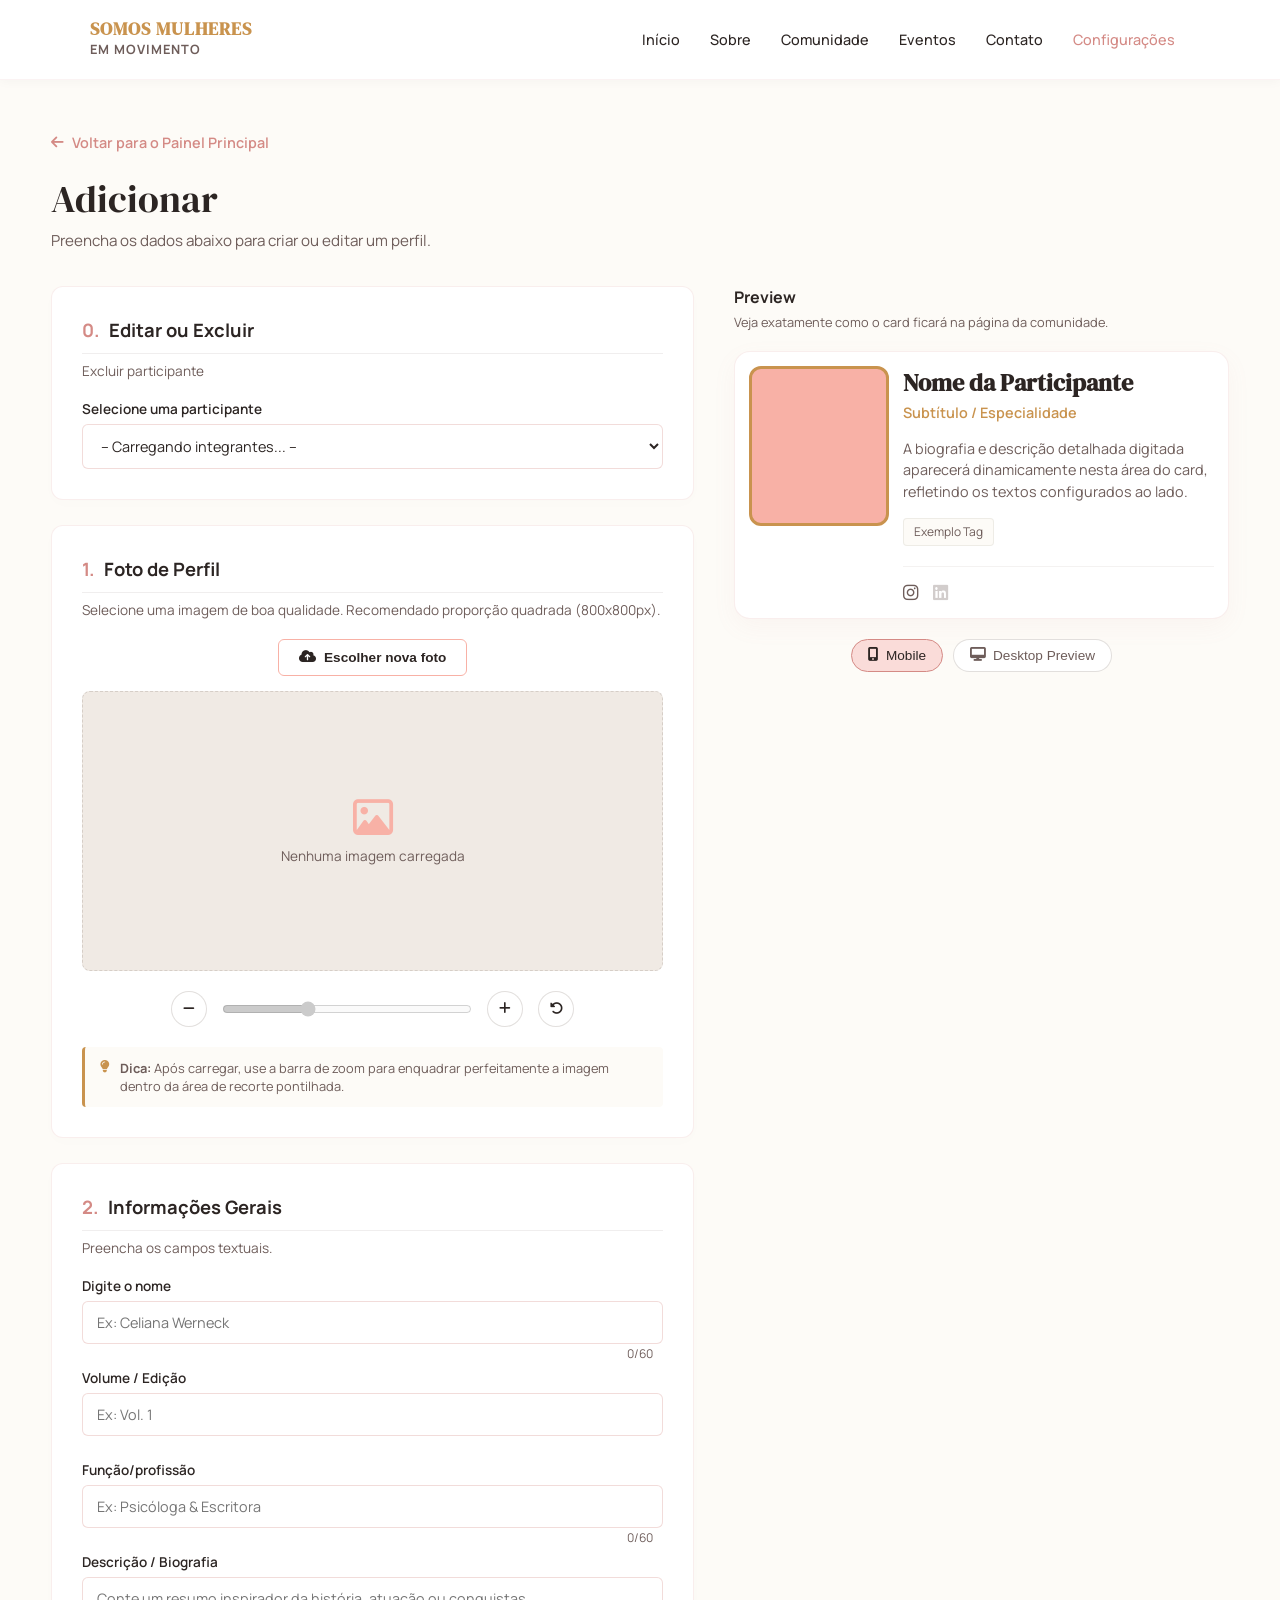
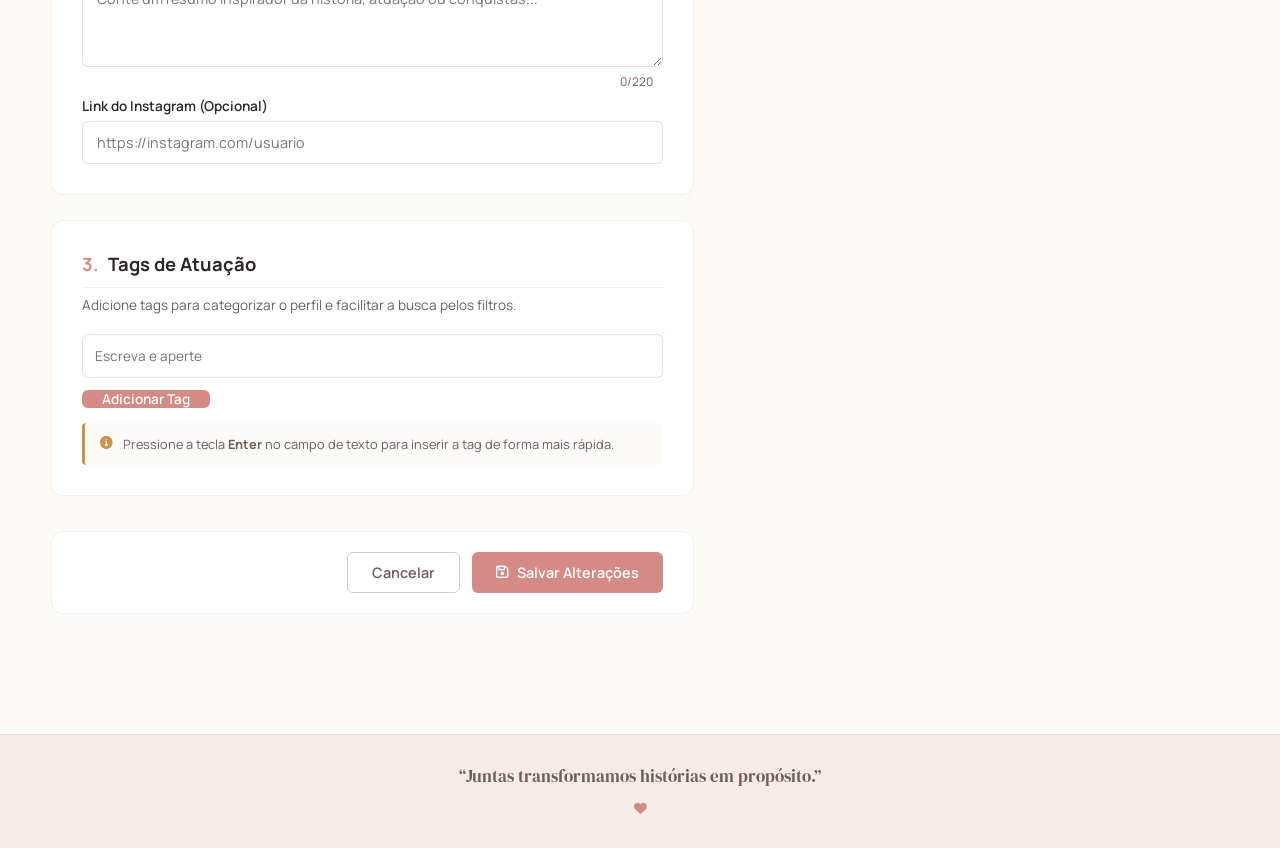
==== commit ad95b971: "Add files via upload" ====
--- a/addEdt.html
+++ b/addEdt.html
@@ -498,6 +498,41 @@
       color: var(--texto-suave);
       margin-bottom: 20px;
     }
+    
+    .preview-side .member-card-full {
+    display: flex;
+    flex-direction: row;
+    width: 100%;
+    max-width: 100%;
+    padding: 14px;
+    gap: 14px;
+    background-color: var(--branco);
+    border-radius: 16px;
+    border: 1px solid rgba(212, 138, 133, 0.15);
+    box-sizing: border-box;
+}
+
+.preview-side .member-photo {
+    width: 140px;
+    min-width: 140px;
+    height: 160px;
+    border-radius: 12px;
+    border: 3px solid #2C2523;
+    position: relative;
+    overflow: hidden;
+    background-size: cover;
+    background-position: center;
+    flex-shrink: 0;
+}
+
+.preview-side .member-details {
+    padding: 0;
+    display: flex;
+    flex-direction: column;
+    justify-content: space-between;
+    flex: 1;
+    min-width: 0;
+}
 
     /* Estrutura Exata do Card da Comunidade */
     .member-card-full {
@@ -523,10 +558,12 @@
       height: 260px; 
       position: relative;
       flex-shrink: 0;
+      border: 3px solid var(--dourado) !important;
       transition: background-image 0.2s;
     }
 
     .edition-badge {
+      display: none !important;
       position: absolute;
       top: 15px;
       left: 15px;
@@ -748,14 +785,29 @@
     </a>
 
     <div class="page-title-area">
-      <h1 id="page-main-title">Adicionar Mulher da Comunidade</h1>
-      <p>Preencha os dados abaixo para criar ou editar um perfil completo na vitrine da comunidade.</p>
+      <h1 id="page-main-title">Adicionar </h1>
+      <p>Preencha os dados abaixo para criar ou editar um perfil.</p>
     </div>
 
     <div class="manager-layout">
       
       <!-- Formulário de Configuração (Lado Esquerdo) -->
       <div class="form-side">
+        <!-- Bloco de Seleção de Integrantes Já Cadastrados -->
+<div class="setup-card">
+  <h2><span>0.</span> Editar ou Excluir</h2>
+  <p class="card-subtitle">Excluir participante</p>
+  
+  <div class="form-group">
+    <label for="select-member">Selecione uma participante</label>
+    <select id="select-member" class="input-control">
+      <option value="">-- Carregando integrantes... --</option>
+    </select>
+  </div>
+</div>
+        
+        
+        
         
         <!-- Bloco 1: Upload e Ajuste de Imagem -->
         <div class="setup-card">
@@ -794,10 +846,10 @@
         <!-- Bloco 2: Informações do Perfil -->
         <div class="setup-card">
           <h2><span>2.</span> Informações Gerais</h2>
-          <p class="card-subtitle">Preencha os campos textuais que vão construir o corpo do card.</p>
+          <p class="card-subtitle">Preencha os campos textuais.</p>
           
           <div class="form-group">
-            <label for="input-name">Nome Completo</label>
+            <label for="input-name">Digite o nome </label>
             <input type="text" id="input-name" class="input-control" placeholder="Ex: Celiana Werneck" maxlength="60" oninput="syncFields()">
             <span class="char-count"><span id="count-name">0</span>/60</span>
           </div>
@@ -808,13 +860,13 @@
           </div>
 
           <div class="form-group" style="margin-top: 25px;">
-            <label for="input-title">Subtítulo / Função</label>
+            <label for="input-title"> Função/profissão</label>
             <input type="text" id="input-title" class="input-control" placeholder="Ex: Psicóloga & Escritora" maxlength="60" oninput="syncFields()">
             <span class="char-count"><span id="count-title">0</span>/60</span>
           </div>
 
           <div class="form-group" style="margin-top: 25px;">
-            <label for="input-bio">Descrição / Biografia Curta</label>
+            <label for="input-bio">Descrição / Biografia</label>
             <textarea id="input-bio" class="input-control" placeholder="Conte um resumo inspirador da história, atuação ou conquistas..." maxlength="220" oninput="syncFields()"></textarea>
             <span class="char-count"><span id="count-bio">0</span>/220</span>
           </div>
@@ -832,7 +884,7 @@
           
           <div id="tags-container" class="tags-input-container">
             <!-- As badges de tags vão renderizar aqui -->
-            <input type="text" id="tag-field" placeholder="Escreva e aperte Enter ou Adicionar" onkeypress="handleTagKey(event)">
+            <input type="text" id="tag-field" placeholder="Escreva e aperte" onkeypress="handleTagKey(event)">
           </div>
           
           <div class="tag-append-row">
@@ -845,24 +897,25 @@
           </div>
         </div>
 
-        <!-- Barra de Ações Inferior -->
-        <div class="action-row">
-          <button id="btn-delete-action" class="btn-action btn-delete" onclick="handleDelete()" style="display: none;">
-            <i class="fa-regular fa-trash-can"></i> Excluir Perfil
-          </button>
-          <div style="flex-grow: 1;" id="spacer"></div>
-          <div class="left-actions">
-            <button class="btn-action btn-cancel" onclick="handleCancel()">Cancelar</button>
-            <button class="btn-action btn-save" onclick="handleSave()"><i class="fa-regular fa-floppy-disk"></i> Salvar Alterações</button>
-          </div>
-        </div>
+
+<!-- Barra de Ações Inferior -->
+<div class="action-row">
+  <button id="btn-delete-action" class="btn-action btn-delete" style="display: none;">
+    <i class="fa-regular fa-trash-can"></i> Excluir Perfil
+  </button>
+  <div style="flex-grow: 1;" id="spacer"></div>
+  <div class="left-actions">
+    <button id="btn-cancel-action" class="btn-action btn-cancel" onclick="handleCancel()">Cancelar</button>
+    <button id="btn-save-action" class="btn-action btn-save btn-save"><i class="fa-regular fa-floppy-disk"></i> Salvar Alterações</button>
+  </div>
+</div>
 
       </div>
 
       <!-- Preview em Tempo Real (Lado Direito) -->
       <div class="preview-side">
-        <h2 class="preview-header">Visualização Dinâmica do Card</h2>
-        <p class="preview-subtitle">Veja em tempo real exatamente como o card ficará na página da comunidade.</p>
+        <h2 class="preview-header">Preview</h2>
+        <p class="preview-subtitle">Veja exatamente como o card ficará na página da comunidade.</p>
         
         <!-- O Card da Comunidade -->
         <div class="member-card-full" id="live-card">
